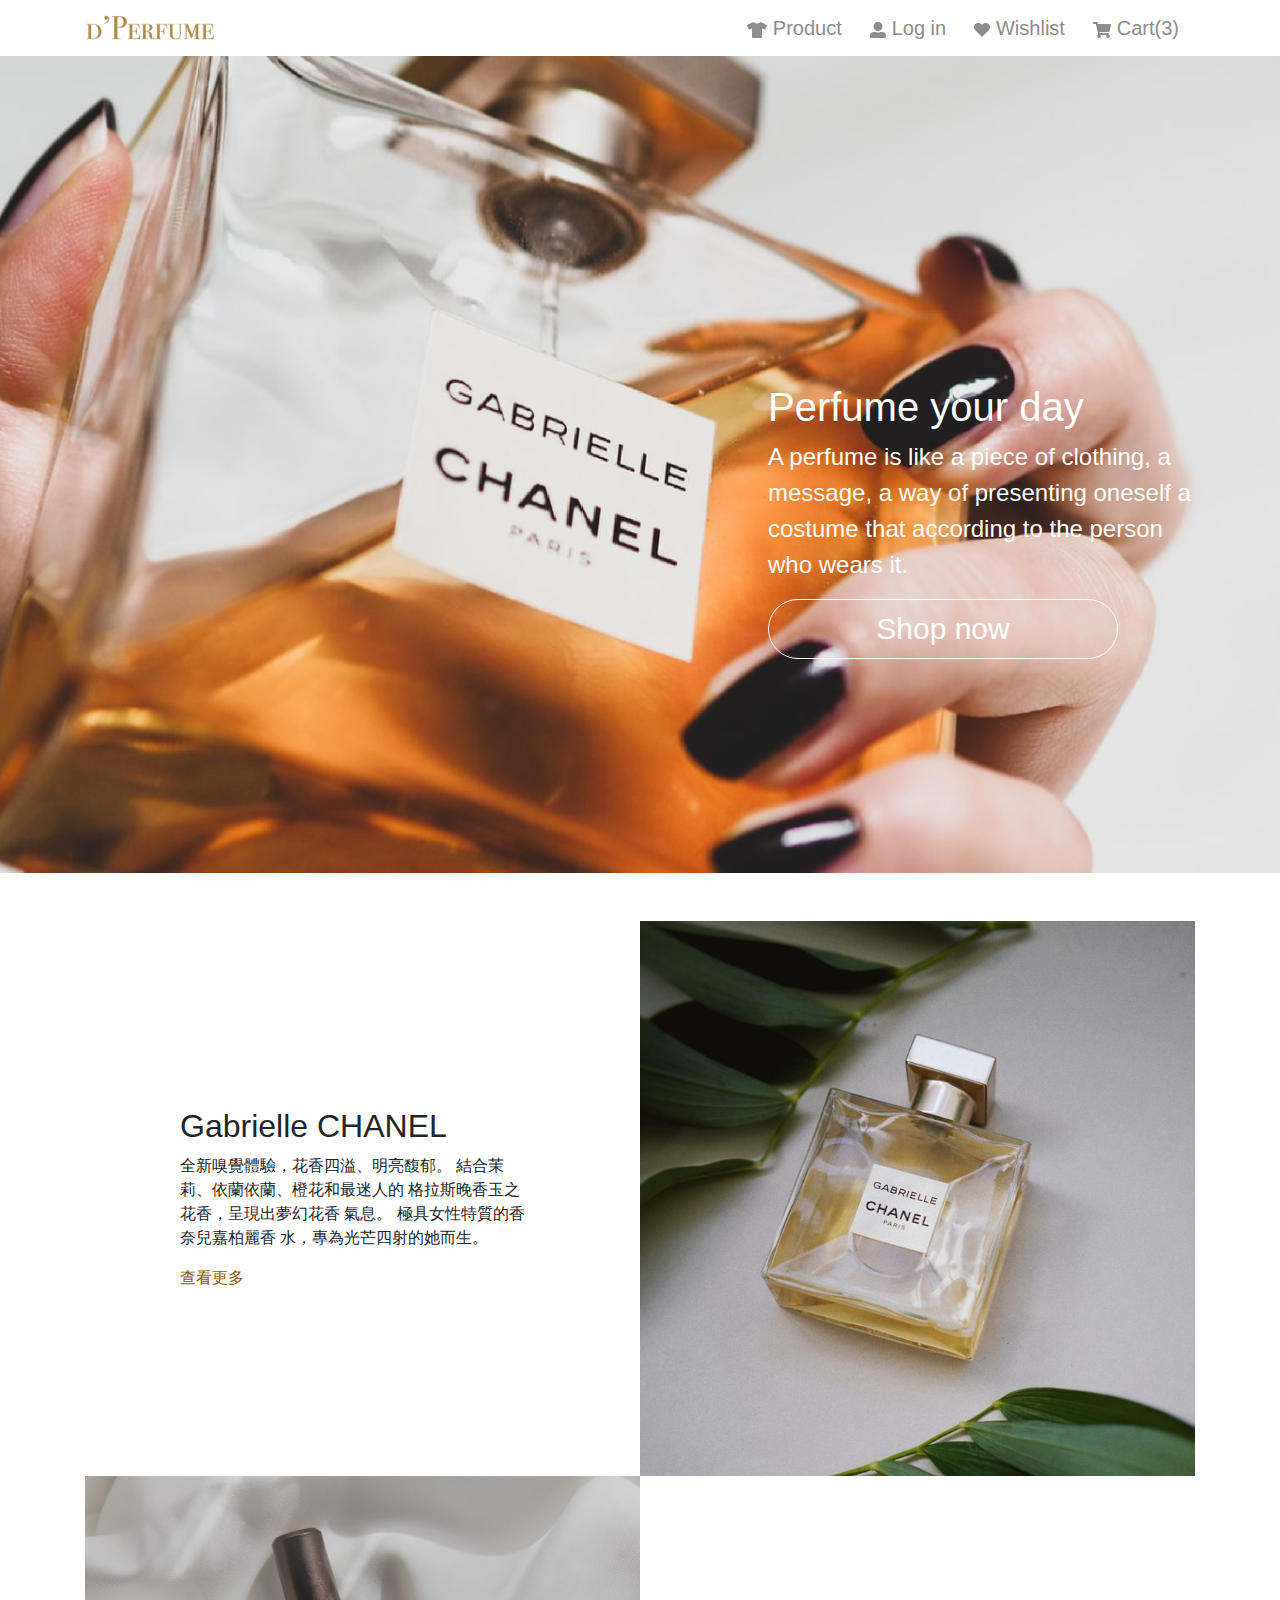
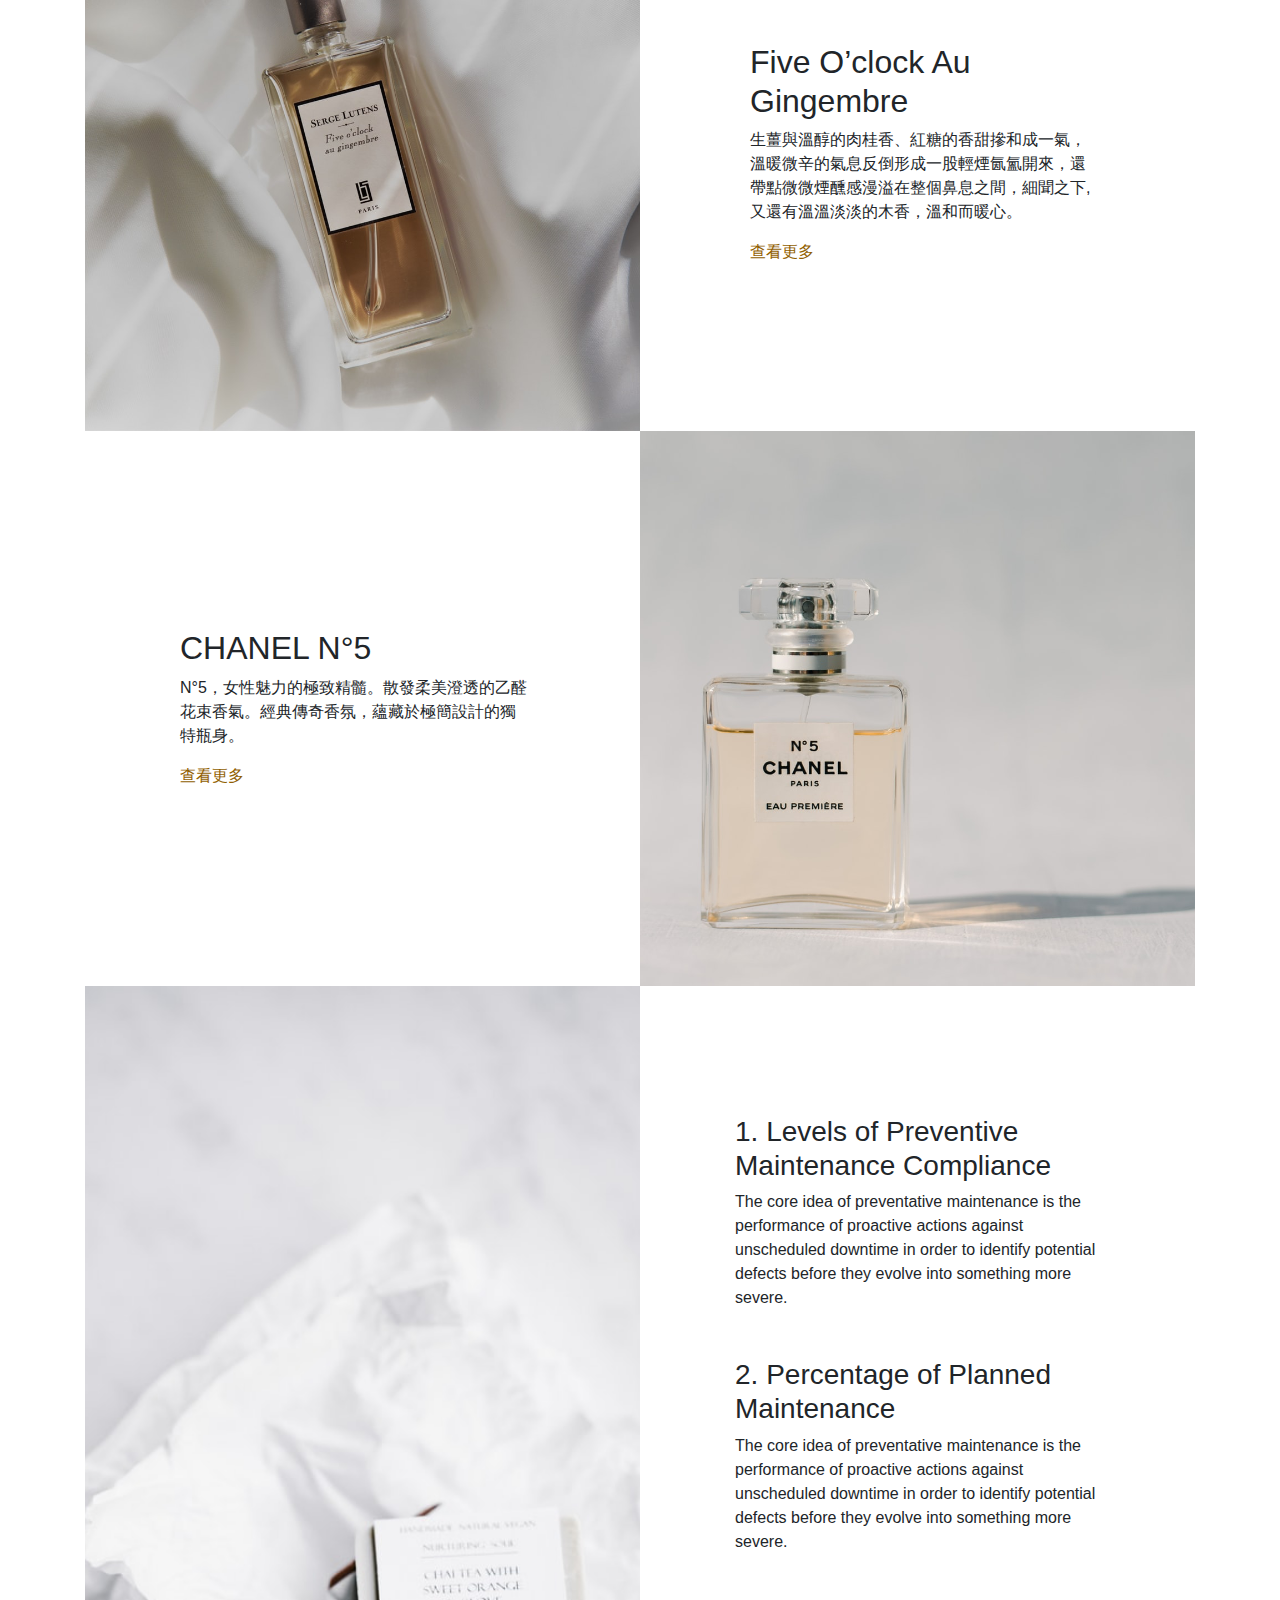
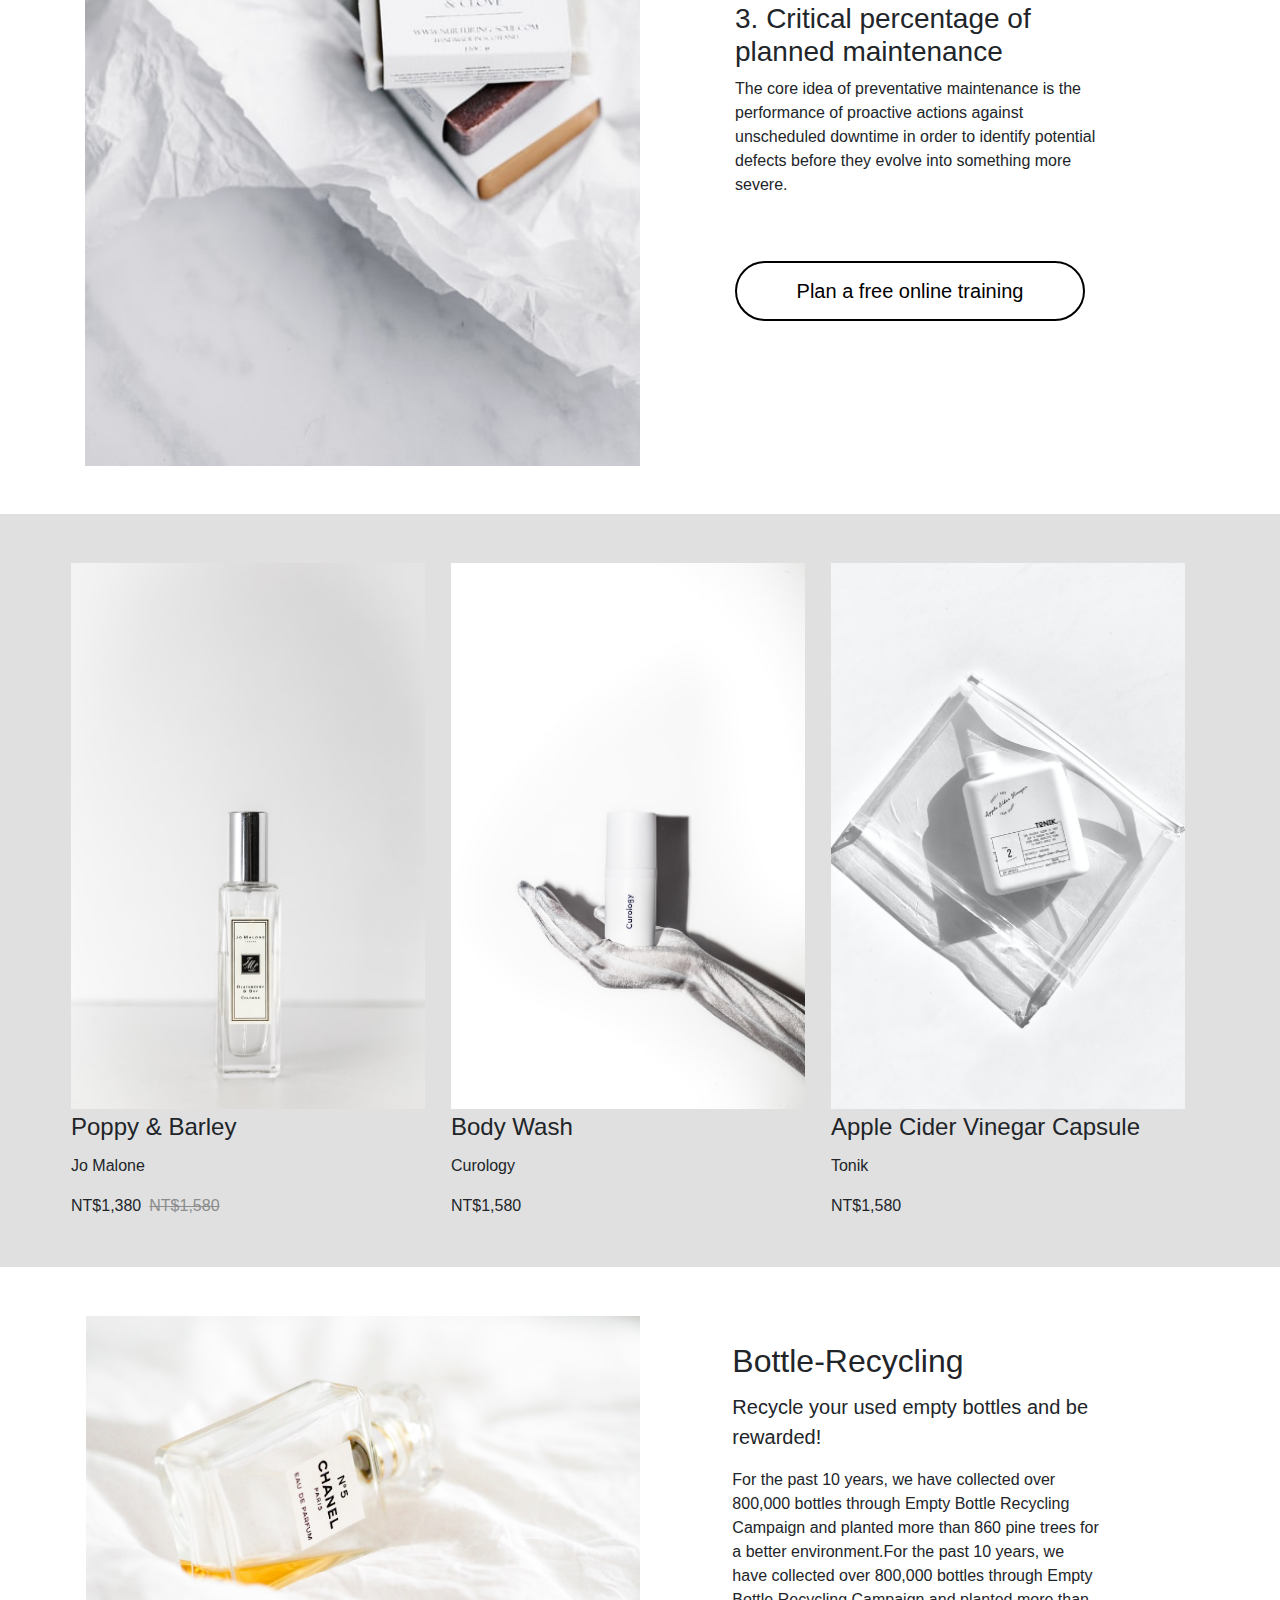
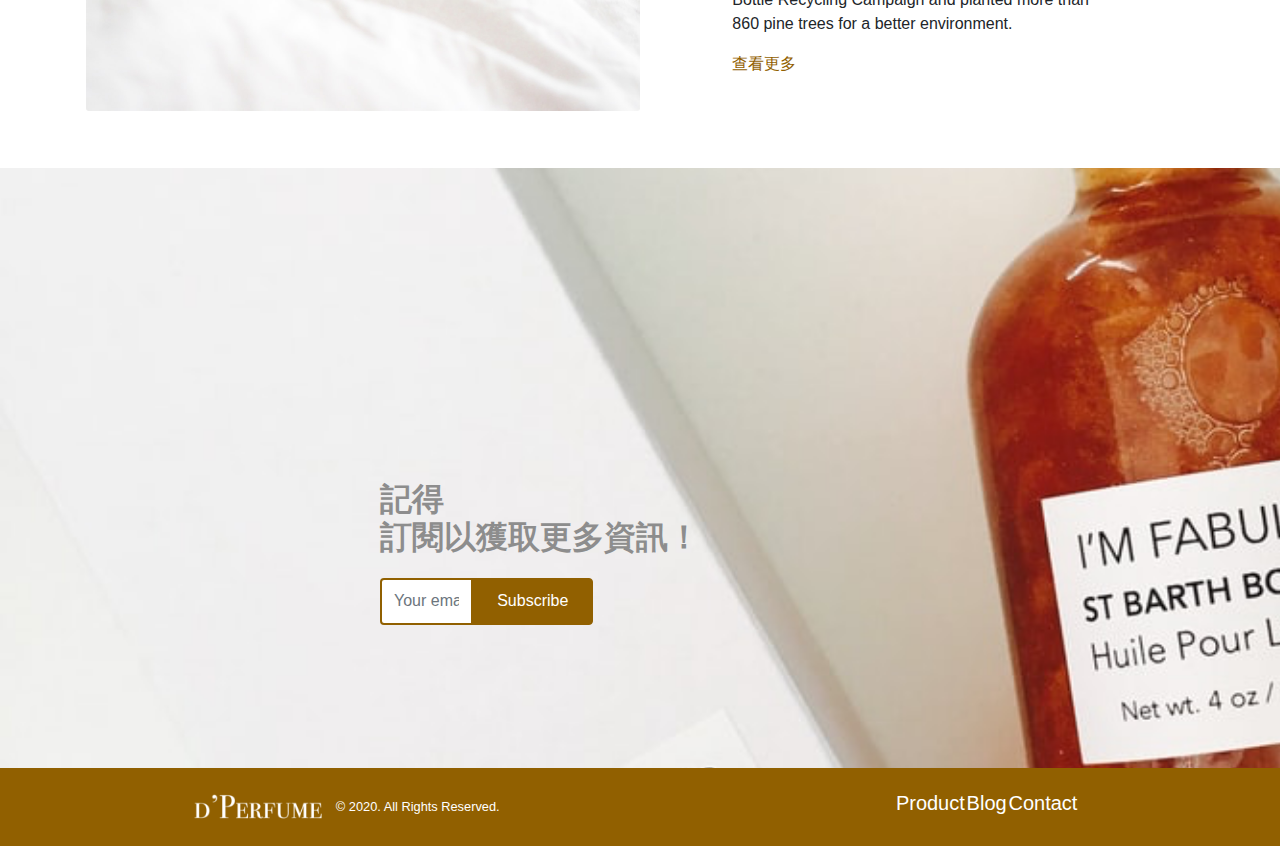
==== index.htm @ cc2df84a "Initial commit" ====
<!DOCTYPE html>
<html lang="en">
<head>
    <meta charset="UTF-8">
    <meta name="viewport" content="width=device-width, initial-scale=1.0">
    <title>D‘PERFUME | Perfume your day</title>
    <link rel="shortcut icon" href="images/favicon.ico">
    <meta name='description' content='Perfume your day'/>
    <link href="images/favicon.ico" rel="apple-touch-icon" />
    <meta http-equiv="X-UA-Compatible" content="IE=Edge" />
    <link rel="stylesheet" href="css/all.min.css">
    <script src="js/jquery-3.5.1.min.js"></script>
</head>
<body>
    <div class="container px-0">
        <div class="header row justify-content-between align-items-center px-3 mx-0">
            <a href="#"><img src="images/d’Perfume.png" alt="Logo"></a>
            <ul class="list-unstyled col-8 col-lg-5 d-none d-sm-flex justify-content-between align-items-center mb-0">
                <li><a href="productList.htm">
                    <img src="images/tshirt.svg" alt="Product">
                    Product
                </a></li>
                <li><a href="logIn.htm">
                    <img src="images/user-alt.svg" alt="Log in">
                    Log in
                </a></li>
                <li><a href="#">
                    <img src="images/Heart.svg" alt="Wishlist">
                    Wishlist
                </a></li>
                <li><a href="#">
                    <img src="images/shopping-cart.svg" alt="Cart(3)">
                    Cart(3)
                </a></li>
            </ul>
            <div class="mob-shoppingCart d-flex d-sm-none justify-content-between align-items-center" >
                <a href="#"><img src="images/shopping-cart.svg" class="img-fluid" alt="購物車"></a>
                <div class="shoppingNum d-flex justify-content-center align-items-center">
                    <p>3</p>
                </div>
                <a data-toggle="collapse" href="#collapseExample" role="button" aria-expanded="false" aria-controls="collapseExample"><img src="images/ham.svg" class="d-block d-sm-none pl-5" alt=""></a>
            </div>
        </div>
    </div>
    <div class="container-fluid d-block d-sm-none p-0">
        <ul class="navbar-nav collapse"  id="collapseExample">
            <li class="nav-item text-center border-bottom border-white bg-ham"><a href="productList.htm" class="nav-link text-white py-3">Product</a></li>
            <li class="nav-item text-center border-bottom border-white bg-ham"><a href="#" class="nav-link text-white py-3">Wishlist</a></li>
            <li class="nav-item text-center border-bottom border-white bg-ham"><a href="#" class="nav-link text-white py-3">Blog</a></li>
            <li class="nav-item text-center border-bottom border-white bg-ham"><a href="#" class="nav-link text-white py-3">Contact</a></li>
            <li class="nav-item text-center border-bottom border-white bg-ham"><a href="logIn.htm" class="nav-link text-white py-3">log in</a></li>
        </ul>
    </div>
    <div class="content">
        <div class="banner">
            <div class="banner-text px-1 px-sm-0">
                <h1>Perfume your day</h1> 
                <p>A perfume is like a piece of clothing, a message, a way of presenting oneself a costume that according to the person who wears it.</p>
                <button class="banner-btn">Shop now</button>
            </div> 
        </div>
        <div class="container mt-5">
            <div class="row flex-sm-row-reverse justify-content-center align-items-center">
                <div class="col-12 col-sm-6 p-3 p-sm-0">
                    <img src="images/Gabrielle CHANEL.png" class="img-fluid" alt="Gabrielle CHANEL">
                </div>
                <div class="col-12 col-sm-6 d-flex justify-content-center align-items-center p-3 p-sm-0 ">
                    <div class="product-text col-12 col-sm-8">
                        <h2>Gabrielle CHANEL</h2>
                        <p>全新嗅覺體驗，花香四溢、明亮馥郁。 結合茉莉、依蘭依蘭、橙花和最迷人的 格拉斯晚香玉之花香，呈現出夢幻花香 氣息。 極具女性特質的香奈兒嘉柏麗香 水，專為光芒四射的她而生。</p>
                        <a href="#">查看更多</a>
                    </div>
                </div>      
            </div>
            <div class="row justify-content-center align-items-center">
                <div class="col-12 col-sm-6 text-align pr-3 pr-sm-0">
                    <img src="images/Five O’clock Au Gingembre.png" class="img-fluid" alt="Five O’clock Au Gingembre">
                </div>
                <div class="col-12 col-sm-6 d-flex justify-content-center align-items-center p-3 p-sm-0">
                    <div class="product-text col-12 col-sm-8">
                        <h2>Five O’clock Au Gingembre</h2>
                        <p>生薑與溫醇的肉桂香、紅糖的香甜摻和成一氣，溫暖微辛的氣息反倒形成一股輕煙氤氳開來，還帶點微微煙醺感漫溢在整個鼻息之間，細聞之下,又還有溫溫淡淡的木香，溫和而暖心。</p>
                        <a href="#">查看更多</a>
                    </div>
                </div> 
            </div>
            <div class="row flex-sm-row-reverse">
                <div class="col-12 col-sm-6 pl-3 pl-sm-0">
                    <img src="images/CHANEL N°5.png" class="img-fluid" alt="CHANEL N°5">
                </div>
                <div class="col-12 col-sm-6 d-flex justify-content-center align-items-center p-3 p-sm-0">
                    <div class="product-text col-12 col-sm-8">
                        <h2>CHANEL N°5</h2>
                        <p>N°5，女性魅力的極致精髓。散發柔美澄透的乙醛花束香氣。經典傳奇香氛，蘊藏於極簡設計的獨特瓶身。</p>
                        <a href="#">查看更多</a>
                    </div>
                </div>      
            </div>   
            <div class="row">
                <div class="col-12 col-sm-6 pr-3 pr-sm-0">
                    <img src="images/Plan a free online training.png" class="img-fluid" alt="Plan a free online training">
                </div>
                <div class="col-12 col-sm-6 d-flex flex-column justify-content-center align-items-center p-3 p-lg-0 ">
                    <ul class="list-unstyled col-12 col-sm-8 px-0">
                        <li class="product-text mb-5">
                            <h3>1. Levels of Preventive Maintenance Compliance</h3>
                            <p>The core idea of preventative maintenance is the performance of proactive actions against unscheduled downtime in order to identify potential defects before they evolve into something more severe.</p>
                        </li>
                        <li class="product-text mb-5">
                            <h3>2. Percentage of Planned Maintenance</h3>
                            <p>The core idea of preventative maintenance is the performance of proactive actions against unscheduled downtime in order to identify potential defects before they evolve into something more severe.</p>
                        </li>
                        <li class="product-text mt-5">
                            <h3>3. Critical percentage of planned maintenance</h3>
                            <p>The core idea of preventative maintenance is the performance of proactive actions against unscheduled downtime in order to identify potential defects before they evolve into something more severe.</p>
                        </li>
                        <button class="plan mt-5">Plan a free online training</button>
                    </ul>
                </div>
            </div>            
        </div>
        <div class="peddle bg-light px-0 mt-5">
            <div class="container">
                <div class="row py-5">
                    <div class="card col-12 col-sm-4 pr-sm-4 px-4 px-sm-0 mb-3 mb-lg-0">
                        <div class="soldOut-bg mb-1">
                            <img src="images/Poppy _ Barley.png" class="img-fluid w-100" alt="Poppy _ Barley">
                            <a href="#"><h4 class="soldOut-text text-center">Sold out</h4></a>
                        </div>
                        <div class="card-body p-0">
                            <h4 class="card-title">Poppy & Barley</h4>
                            <p class="card-text">Jo Malone</p>
                            <p class="card-text">NT$1,380<span>NT$1,580</span></p>
                        </div>
                    </div>
                    <div class="card col-12 col-sm-4 pr-sm-4 px-4 px-sm-0 mb-3 mb-lg-0">
                        <div class="soldOut-bg mb-1">
                            <img src="images/Body Wash.png" class="img-fluid w-100" alt="Body Wash">
                            <a href="#"><h4 class="soldOut-text text-center">Sold out</h4></a>
                        </div>
                        <div class="card-body p-0">
                            <h4 class="card-title">Body Wash</h4>
                            <p class="card-text">Curology</p>
                            <p class="card-text">NT$1,580</p>
                        </div>
                    </div>
                    <div class="card col-12 col-sm-4 pl-4 pr-4 pr-sm-4 pl-sm-0 mb-3 mb-lg-0">
                        <div class="soldOut-bg mb-1">
                            <img src="images/Apple Cider Vinegar Capsule.png" class="img-fluid w-100" alt="Body Wash">
                            <a href=""><h4 class="soldOut-text text-center">Sold out</h4></a>
                        </div>
                        <div class="card-body p-0">
                            <h4 class="card-title">Apple Cider Vinegar Capsule</h4>
                            <p class="card-text">Tonik</p>
                            <p class="card-text">NT$1,580</p>
                        </div>
                    </div>
                </div>
            </div>
            
        </div>
        <div class="container mt-5">
            <div class="card flex-column flex-lg-row">
                <img src="images/Bottle-Recycling.png" class="card-img-bottom img-fluid col-12 col-lg-6 px-0 mb-2" alt="">
                <ul class="list-unstyled col-12 col-lg-6 px-0 d-flex justify-content-center align-items-center">
                    <li class="product-text card-body col-12 col-sm-8 px-0 m-0">
                        <h2 class="card-title">Bottle-Recycling</h2>
                        <p class="lead card-text">Recycle your used empty bottles and be rewarded!</p>
                        <p class="card-text">For the past 10 years, we have collected over 800,000 bottles through Empty Bottle Recycling Campaign and planted more than 860 pine trees for a better environment.For the past 10 years, we have collected over 800,000 bottles through Empty Bottle Recycling Campaign and planted more than 860 pine trees for a better environment.</p>
                        <a href="#" class="card-link">查看更多</a>
                    </li>
                </ul>
            </div>
        </div>
    </div>
    <div class="footer container-fluid px-0 mt-5">
        <div class="footerBanner col-12">
            <h2>記得</br>訂閱以獲取更多資訊！</h2>
            <div class="footer-form input-group col-12 col-sm-6 col-lg-2 px-3 px-sm-0 mb-3 ">
                <input type="text" class="form-control" placeholder="Your email address" aria-label="Your email addresse" aria-describedby="footer-btn">
                <div class="input-group-append">
                    <button class="btn btn-primaryDark px-4" type="button" id="footer-input">Subscribe</button>
                </div>
            </div>
        </div>
        <div class="footer-contact">
            <ul class="list-unstyled col-12 d-flex justify-content-around mb-0">
                <li class="col-11 col-sm-5 col-lg-3 d-flex justify-content-around align-items-center px-0">
                    <a href="#"><img src="images/d’Perfumew.png" alt="d’Perfumew"></a>
                    <small class="mb-0">© 2020. All Rights Reserved.</small>
                </li>
                <li class="col-5 col-lg-2 d-none d-sm-flex justify-content-around">
                    <a href="#">Product</a>
                    <a href="#">Blog</a>
                    <a href="#">Contact</a>
                </li>
            </ul>
        </div>
    </div>




    <script src="https://code.jquery.com/jquery-3.5.1.slim.min.js" integrity="sha384-DfXdz2htPH0lsSSs5nCTpuj/zy4C+OGpamoFVy38MVBnE+IbbVYUew+OrCXaRkfj" crossorigin="anonymous"></script>
    <script src="https://cdn.jsdelivr.net/npm/popper.js@1.16.1/dist/umd/popper.min.js" integrity="sha384-9/reFTGAW83EW2RDu2S0VKaIzap3H66lZH81PoYlFhbGU+6BZp6G7niu735Sk7lN" crossorigin="anonymous"></script>
    <script src="https://stackpath.bootstrapcdn.com/bootstrap/4.5.2/js/bootstrap.min.js" integrity="sha384-B4gt1jrGC7Jh4AgTPSdUtOBvfO8shuf57BaghqFfPlYxofvL8/KUEfYiJOMMV+rV" crossorigin="anonymous"></script>
</body>
</html>
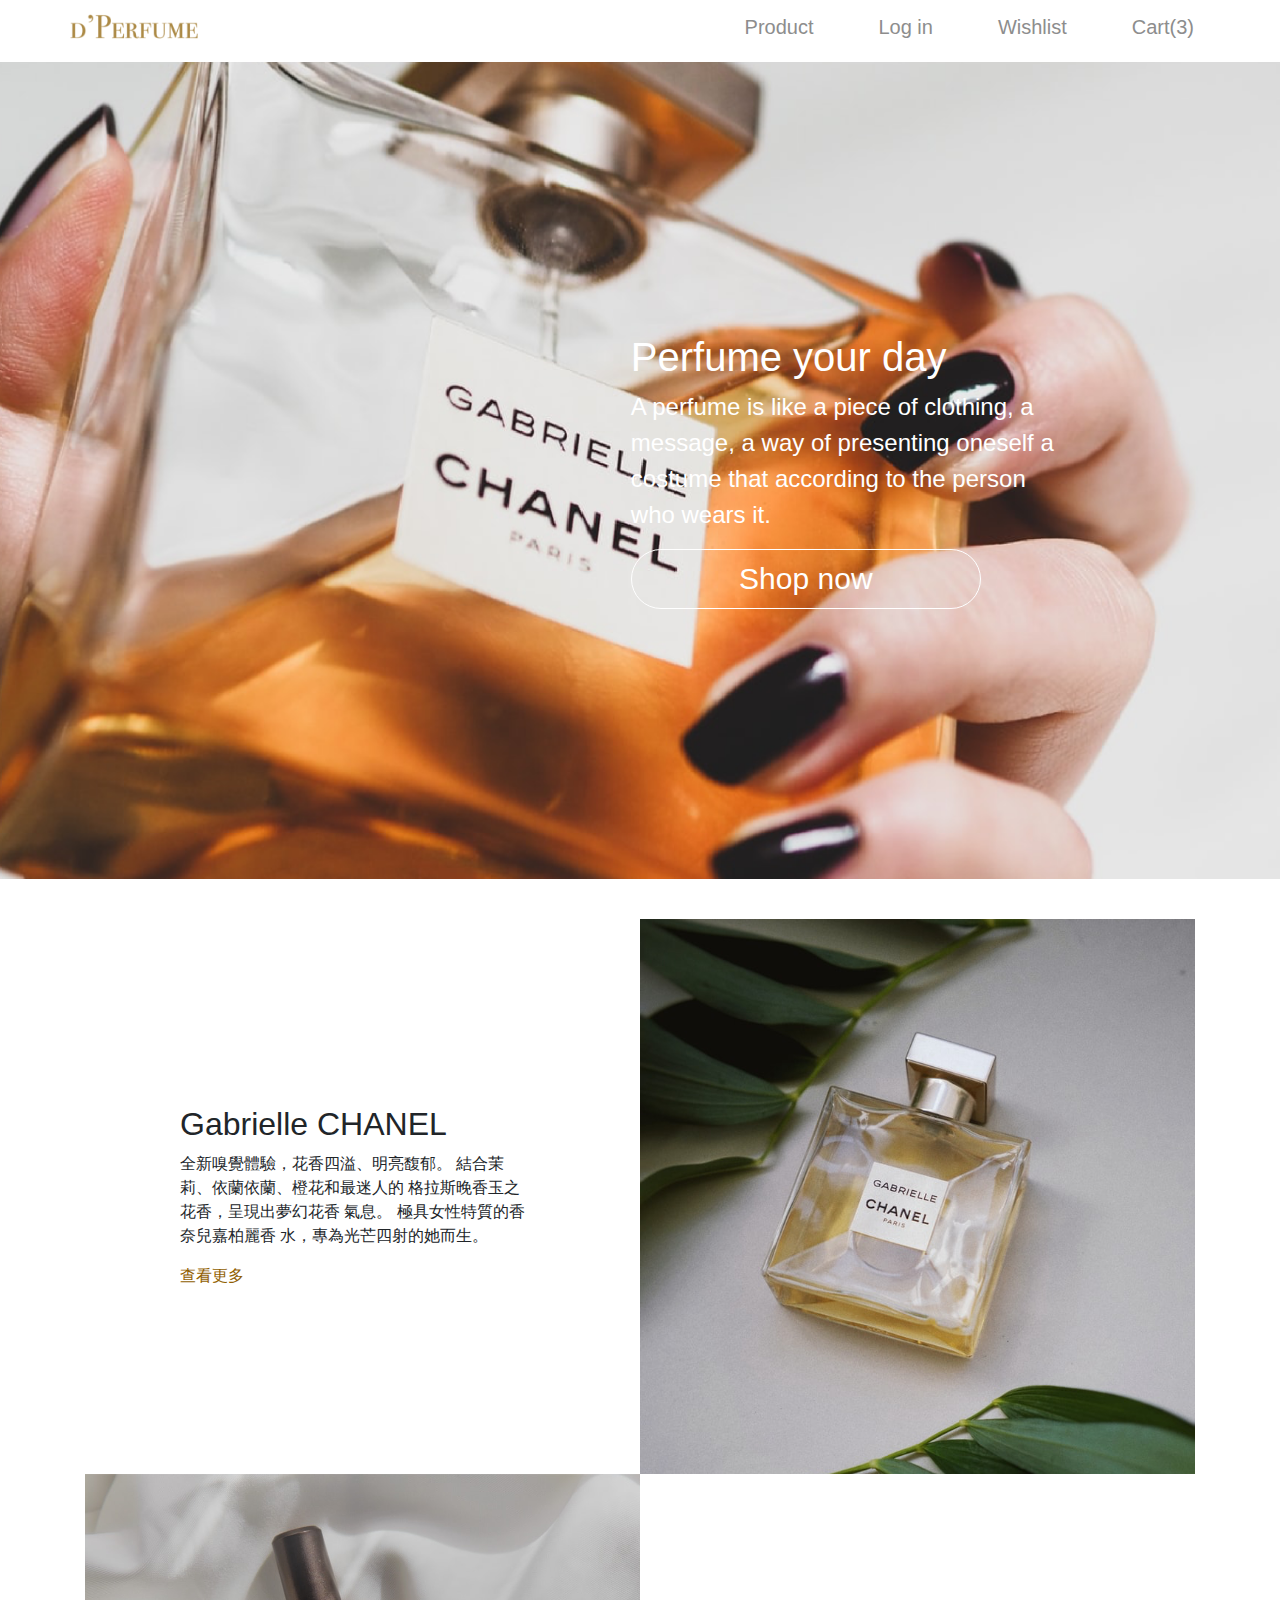
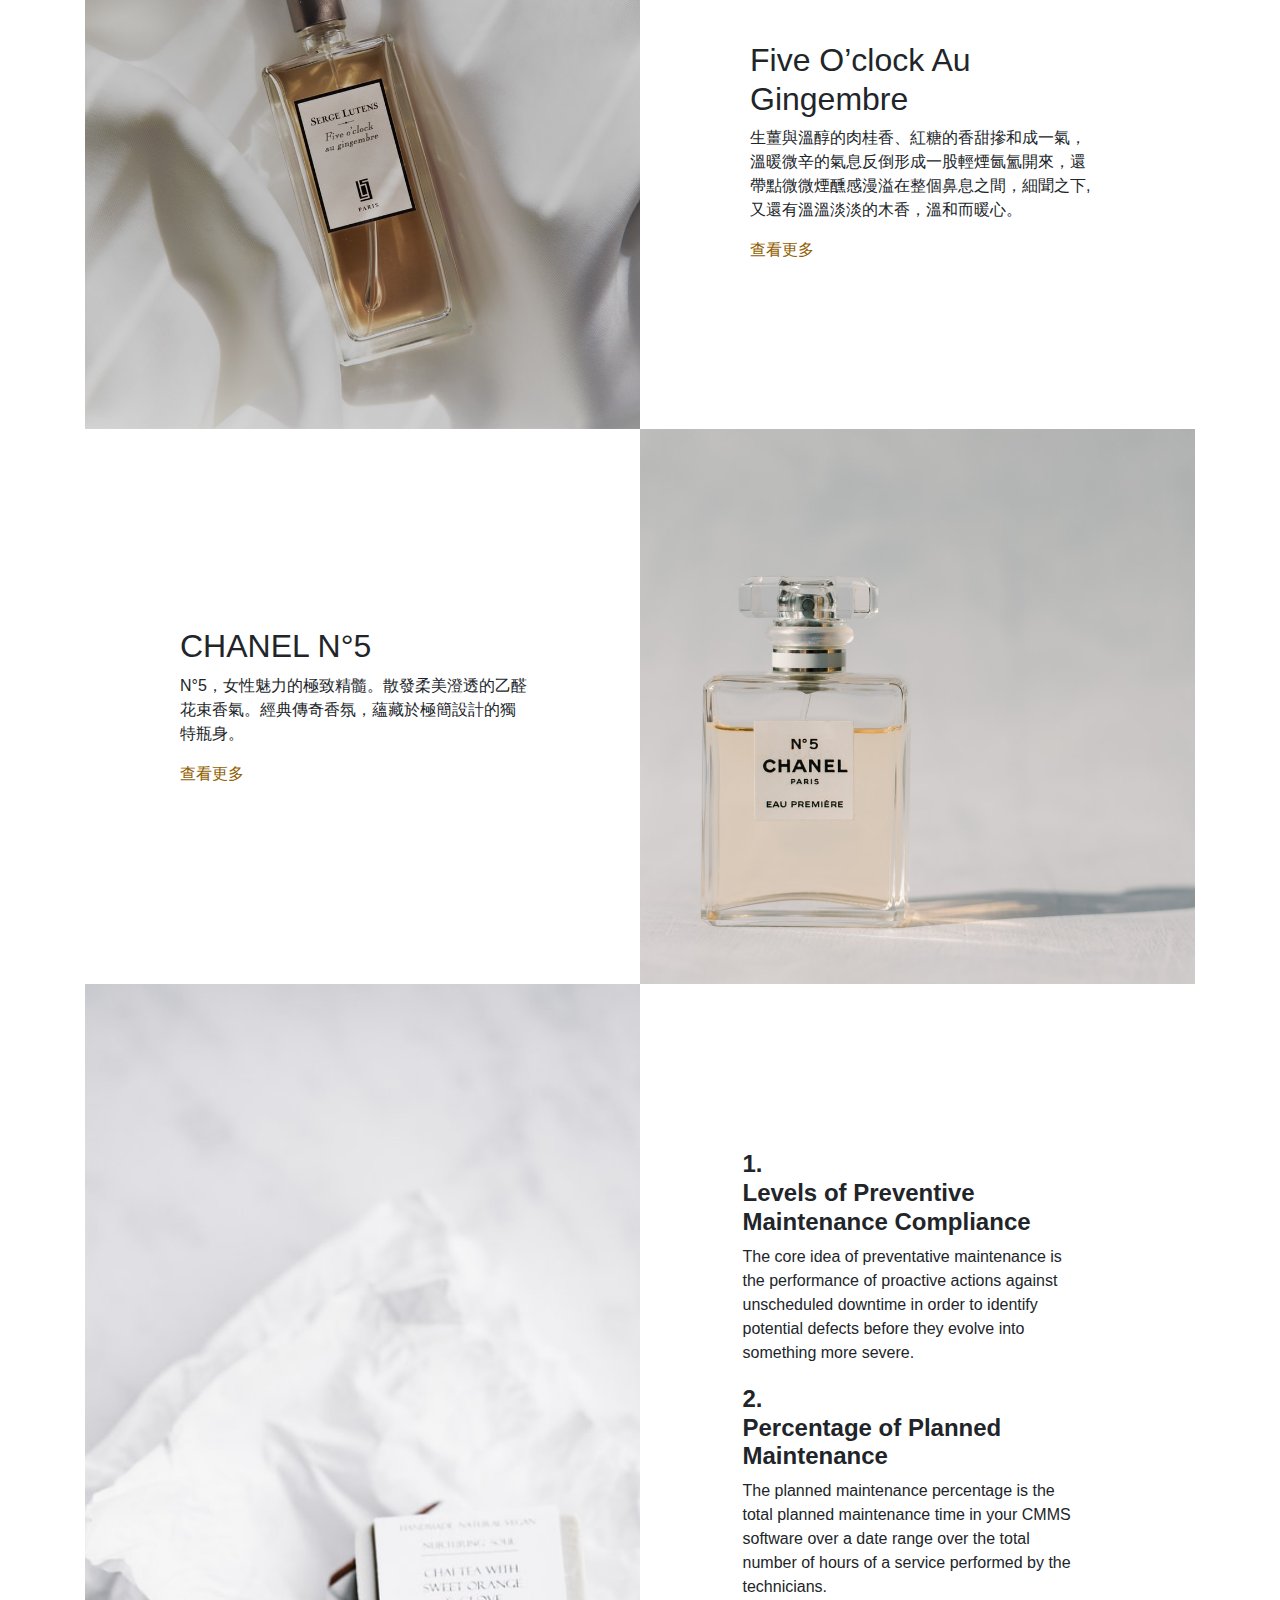
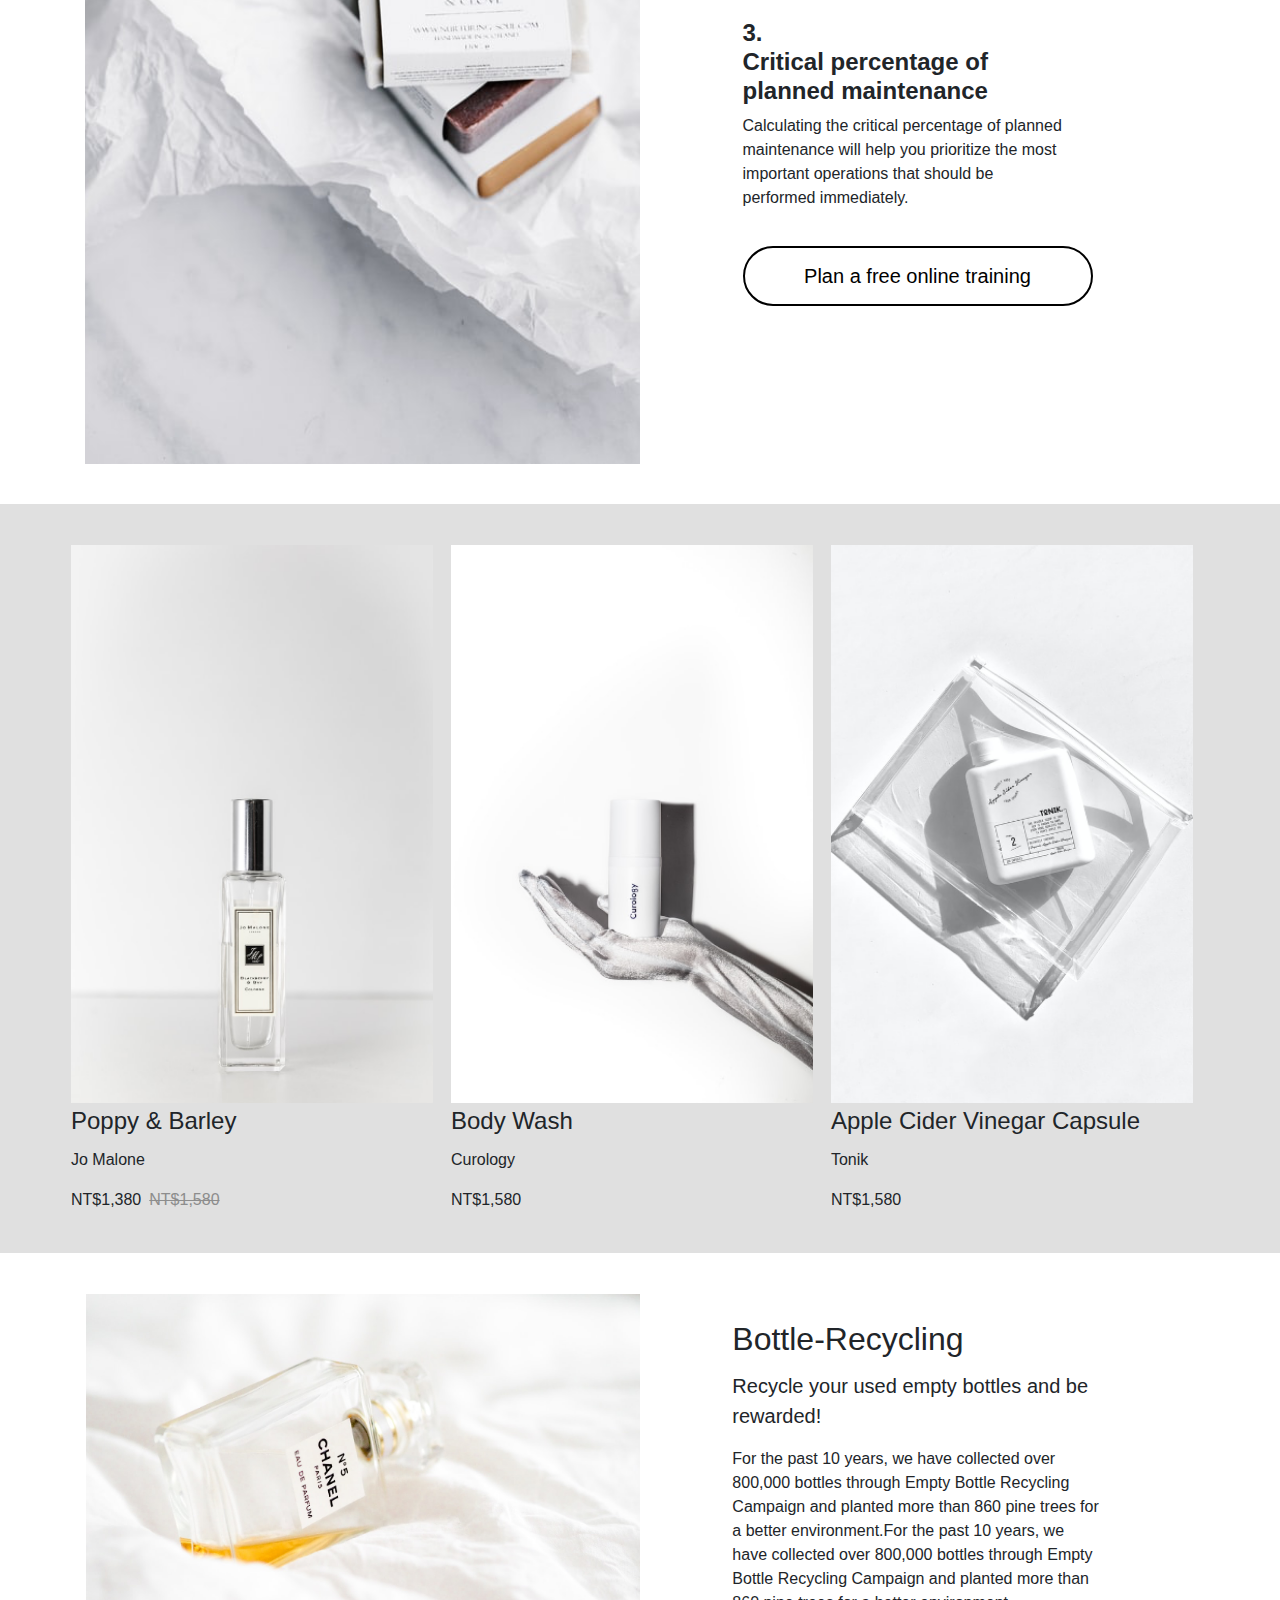
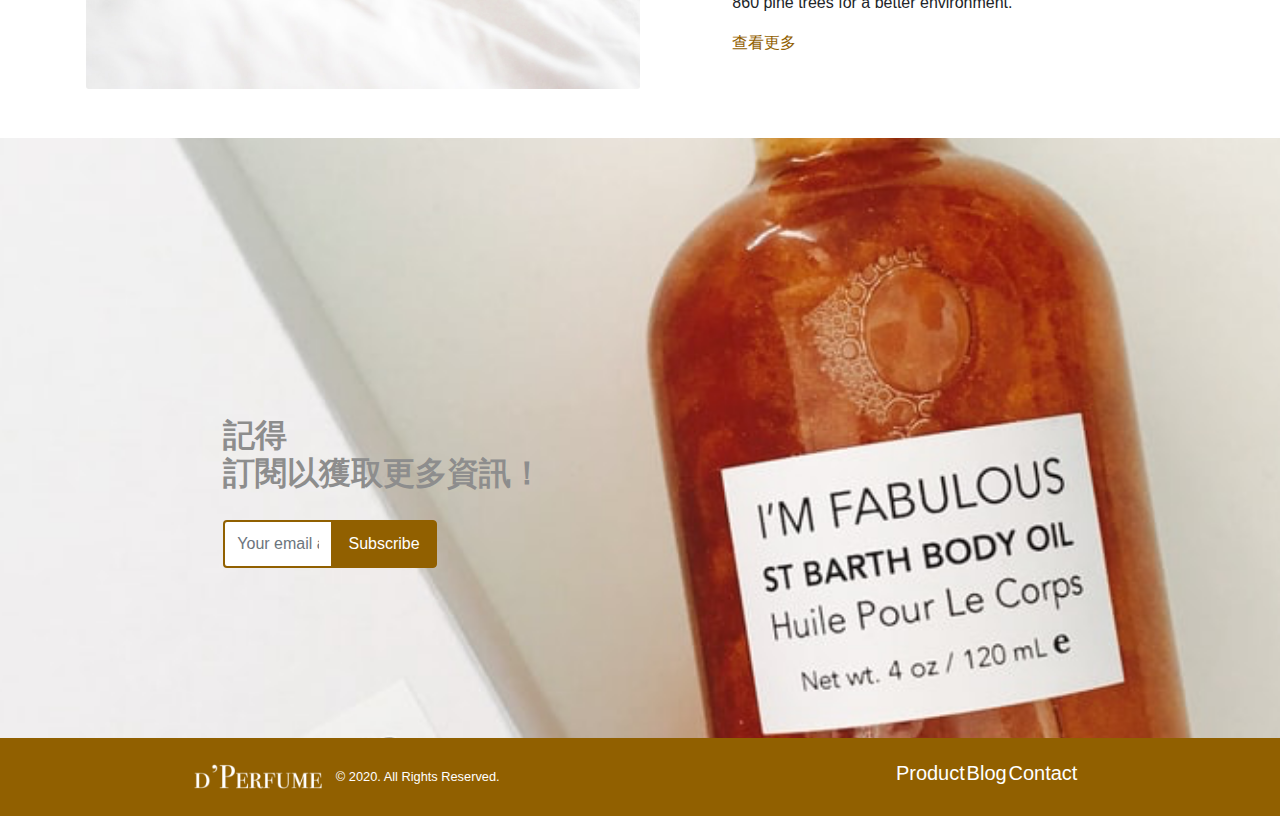
==== commit 41bf365e: "Update index.htm" ====
--- a/index.htm
+++ b/index.htm
@@ -9,57 +9,68 @@
     <link href="images/favicon.ico" rel="apple-touch-icon" />
     <meta http-equiv="X-UA-Compatible" content="IE=Edge" />
     <link rel="stylesheet" href="css/all.min.css">
+    <link rel="stylesheet" href="https://cdnjs.cloudflare.com/ajax/libs/font-awesome/5.14.0/css/all.min.css" integrity="sha512-1PKOgIY59xJ8Co8+NE6FZ+LOAZKjy+KY8iq0G4B3CyeY6wYHN3yt9PW0XpSriVlkMXe40PTKnXrLnZ9+fkDaog==" crossorigin="anonymous" />
     <script src="js/jquery-3.5.1.min.js"></script>
 </head>
 <body>
-    <div class="container px-0">
-        <div class="header row justify-content-between align-items-center px-3 mx-0">
-            <a href="#"><img src="images/d’Perfume.png" alt="Logo"></a>
-            <ul class="list-unstyled col-8 col-lg-5 d-none d-sm-flex justify-content-between align-items-center mb-0">
-                <li><a href="productList.htm">
-                    <img src="images/tshirt.svg" alt="Product">
-                    Product
-                </a></li>
-                <li><a href="logIn.htm">
-                    <img src="images/user-alt.svg" alt="Log in">
-                    Log in
-                </a></li>
-                <li><a href="#">
-                    <img src="images/Heart.svg" alt="Wishlist">
-                    Wishlist
-                </a></li>
-                <li><a href="#">
-                    <img src="images/shopping-cart.svg" alt="Cart(3)">
-                    Cart(3)
-                </a></li>
-            </ul>
-            <div class="mob-shoppingCart d-flex d-sm-none justify-content-between align-items-center" >
+    <div class="container m-0 m-sm-auto p-0">
+        <div class="header row justify-content-between px-0 mx-0">
+            <a href="#"  class="ml-3 ml-sm-0 py-2"><img src="images/d’Perfume.png" alt="Logo"></a>
+            <div class="mob-shoppingCart d-flex d-sm-none justify-content-between py-3 mr-3 mr-sm-0" >
                 <a href="#"><img src="images/shopping-cart.svg" class="img-fluid" alt="購物車"></a>
                 <div class="shoppingNum d-flex justify-content-center align-items-center">
                     <p>3</p>
                 </div>
                 <a data-toggle="collapse" href="#collapseExample" role="button" aria-expanded="false" aria-controls="collapseExample"><img src="images/ham.svg" class="d-block d-sm-none pl-5" alt=""></a>
             </div>
-        </div>
-    </div>
-    <div class="container-fluid d-block d-sm-none p-0">
-        <ul class="navbar-nav collapse"  id="collapseExample">
-            <li class="nav-item text-center border-bottom border-white bg-ham"><a href="productList.htm" class="nav-link text-white py-3">Product</a></li>
-            <li class="nav-item text-center border-bottom border-white bg-ham"><a href="#" class="nav-link text-white py-3">Wishlist</a></li>
-            <li class="nav-item text-center border-bottom border-white bg-ham"><a href="#" class="nav-link text-white py-3">Blog</a></li>
-            <li class="nav-item text-center border-bottom border-white bg-ham"><a href="#" class="nav-link text-white py-3">Contact</a></li>
-            <li class="nav-item text-center border-bottom border-white bg-ham"><a href="logIn.htm" class="nav-link text-white py-3">log in</a></li>
-        </ul>
+            <ul class="navbar-nav collapse col-12 col-sm-8 col-lg-5 d-sm-flex flex-sm-row justify-content-between p-0"  id="collapseExample">
+                <li class="nav-item order-first order-sm-1 text-center">
+                    <a href="productList.htm" class="navbar-brand h6 d-block py-3">
+                        <i class="pr-1 fas fa-tshirt d-none d-sm-inline-block"></i>
+                        Product
+                    </a>
+                </li>
+                <li class="nav-item text-center order-last order-sm-2">
+                    <a href="logIn.htm" class="navbar-brand h6 d-block py-3">
+                        <i class="pr-1 fas fa-user-alt d-none d-sm-inline-block"></i>
+                        Log in
+                    </a>
+                </li>
+                <li class="nav-item text-center d-block d-sm-none d-sm-none order-3">
+                    <a href="logIn.htm" class="navbar-brand d-block h6 d-block py-3">
+                        Blog
+                    </a>
+                </li>
+                <li class="nav-item text-center order-2 order-sm-3">
+                    <a href="#" class="navbar-brand h6 d-block py-3">
+                        <i class="fas fa-heart d-none d-sm-inline-block pr-1"></i>
+                        Wishlist
+                    </a>
+                </li>
+                <li class="nav-item text-center d-block d-sm-none order-4">
+                    <a href="#" class="navbar-brand h6 d-block py-3">
+                        <i class="fas fa-heart d-none d-sm-inline-block pr-1"></i>
+                        Contact
+                    </a>
+                </li>
+                <li class="nav-item text-center d-none d-sm-block order-sm-4">
+                    <a href="#" class="navbar-brand h6 d-block py-3">
+                        <i class="fas fa-shopping-cart d-none d-sm-inline-block pr-1"></i>
+                        Cart(3)
+                    </a>
+                </li>
+            </ul>
+        </div>
     </div>
     <div class="content">
-        <div class="banner">
-            <div class="banner-text px-1 px-sm-0">
+        <div class="banner d-flex justify-content-center align-items-center">
+            <div class="banner-text px-3 px-sm-0 offset-0 offset-sm-4 text-white">
                 <h1>Perfume your day</h1> 
                 <p>A perfume is like a piece of clothing, a message, a way of presenting oneself a costume that according to the person who wears it.</p>
                 <button class="banner-btn">Shop now</button>
             </div> 
         </div>
-        <div class="container mt-5">
+        <div class="container mt-10">
             <div class="row flex-sm-row-reverse justify-content-center align-items-center">
                 <div class="col-12 col-sm-6 p-3 p-sm-0">
                     <img src="images/Gabrielle CHANEL.png" class="img-fluid" alt="Gabrielle CHANEL">
@@ -96,33 +107,47 @@
                     </div>
                 </div>      
             </div>   
-            <div class="row">
-                <div class="col-12 col-sm-6 pr-3 pr-sm-0">
+            <div class="row no-gutters">
+                <div class="col-12 col-sm-6 pr-sm-0">
                     <img src="images/Plan a free online training.png" class="img-fluid" alt="Plan a free online training">
                 </div>
-                <div class="col-12 col-sm-6 d-flex flex-column justify-content-center align-items-center p-3 p-lg-0 ">
-                    <ul class="list-unstyled col-12 col-sm-8 px-0">
+                <div class="col-12 col-sm-6 d-flex flex-column pt-2">
+                    <ul class="list-unstyled m-auto px-0">
                         <li class="product-text mb-5">
-                            <h3>1. Levels of Preventive Maintenance Compliance</h3>
-                            <p>The core idea of preventative maintenance is the performance of proactive actions against unscheduled downtime in order to identify potential defects before they evolve into something more severe.</p>
+                            <h3 class="font-weight-bold">1.</br>
+                            Levels of Preventive</br>Maintenance Compliance</h3>
+                            <p>The core idea of preventative maintenance is</br> 
+                            the performance of proactive actions against</br>
+                            unscheduled downtime in order to identify</br>
+                            potential defects before they evolve into</br>
+                            something more severe.</p>
                         </li>
                         <li class="product-text mb-5">
-                            <h3>2. Percentage of Planned Maintenance</h3>
-                            <p>The core idea of preventative maintenance is the performance of proactive actions against unscheduled downtime in order to identify potential defects before they evolve into something more severe.</p>
+                            <h3 class="font-weight-bold">2.</br>
+                            Percentage of Planned</br>Maintenance</h3>
+                            <p>The planned maintenance percentage is the</br> 
+                            total planned maintenance time in your CMMS</br>
+                            software over a date range over the total</br>
+                            number of hours of a service performed by the</br>
+                            technicians.</p>
                         </li>
                         <li class="product-text mt-5">
-                            <h3>3. Critical percentage of planned maintenance</h3>
-                            <p>The core idea of preventative maintenance is the performance of proactive actions against unscheduled downtime in order to identify potential defects before they evolve into something more severe.</p>
+                            <h3 class="font-weight-bold">3.</br>
+                            Critical percentage of</br>planned maintenance</h3>
+                            <p>Calculating the critical percentage of planned</br>
+                            maintenance will help you prioritize the most</br>
+                            important operations that should be</br>
+                            performed immediately.</p>
                         </li>
                         <button class="plan mt-5">Plan a free online training</button>
                     </ul>
                 </div>
             </div>            
         </div>
-        <div class="peddle bg-light px-0 mt-5">
+        <div class="peddle bg-light px-0 mt-10">
             <div class="container">
-                <div class="row py-5">
-                    <div class="card col-12 col-sm-4 pr-sm-4 px-4 px-sm-0 mb-3 mb-lg-0">
+                <ul class="list-unstyled row py-10">
+                    <li class="card col-12 col-sm-4 pr-sm-4 px-4 px-sm-0 mb-3 mb-lg-0">
                         <div class="soldOut-bg mb-1">
                             <img src="images/Poppy _ Barley.png" class="img-fluid w-100" alt="Poppy _ Barley">
                             <a href="#"><h4 class="soldOut-text text-center">Sold out</h4></a>
@@ -132,8 +157,8 @@
                             <p class="card-text">Jo Malone</p>
                             <p class="card-text">NT$1,380<span>NT$1,580</span></p>
                         </div>
-                    </div>
-                    <div class="card col-12 col-sm-4 pr-sm-4 px-4 px-sm-0 mb-3 mb-lg-0">
+                    </li>
+                    <li class="card col-12 col-sm-4 pr-sm-4 px-4 px-sm-0 mb-3 mb-lg-0">
                         <div class="soldOut-bg mb-1">
                             <img src="images/Body Wash.png" class="img-fluid w-100" alt="Body Wash">
                             <a href="#"><h4 class="soldOut-text text-center">Sold out</h4></a>
@@ -143,8 +168,8 @@
                             <p class="card-text">Curology</p>
                             <p class="card-text">NT$1,580</p>
                         </div>
-                    </div>
-                    <div class="card col-12 col-sm-4 pl-4 pr-4 pr-sm-4 pl-sm-0 mb-3 mb-lg-0">
+                    </li>
+                    <li class="card col-12 col-sm-4 pl-4 pr-4 pr-sm-4 pl-sm-0 mb-3 mb-lg-0">
                         <div class="soldOut-bg mb-1">
                             <img src="images/Apple Cider Vinegar Capsule.png" class="img-fluid w-100" alt="Body Wash">
                             <a href=""><h4 class="soldOut-text text-center">Sold out</h4></a>
@@ -154,12 +179,12 @@
                             <p class="card-text">Tonik</p>
                             <p class="card-text">NT$1,580</p>
                         </div>
-                    </div>
-                </div>
+                    </li>
+                </ul>
             </div>
             
         </div>
-        <div class="container mt-5">
+        <div class="container mt-10">
             <div class="card flex-column flex-lg-row">
                 <img src="images/Bottle-Recycling.png" class="card-img-bottom img-fluid col-12 col-lg-6 px-0 mb-2" alt="">
                 <ul class="list-unstyled col-12 col-lg-6 px-0 d-flex justify-content-center align-items-center">
@@ -173,13 +198,15 @@
             </div>
         </div>
     </div>
-    <div class="footer container-fluid px-0 mt-5">
-        <div class="footerBanner col-12">
-            <h2>記得</br>訂閱以獲取更多資訊！</h2>
-            <div class="footer-form input-group col-12 col-sm-6 col-lg-2 px-3 px-sm-0 mb-3 ">
-                <input type="text" class="form-control" placeholder="Your email address" aria-label="Your email addresse" aria-describedby="footer-btn">
-                <div class="input-group-append">
-                    <button class="btn btn-primaryDark px-4" type="button" id="footer-input">Subscribe</button>
+    <div class="footer container-fluid px-0 mt-10">
+        <div class="footerBanner col-12 d-flex justify-content-start align-items-center">
+            <div class="footerBanner-text offset-0 offset-sm-2 mt-10">
+                <h2 class=" text-dark font-weight-bold ">記得</br>訂閱以獲取更多資訊！</h2>
+                <div class="footer-form input-group col-11 col-sm-6 col-lg-2 px-0 mb-3 mt-5">
+                    <input type="text" class="form-control" placeholder="Your email address" aria-label="Your email addresse" aria-describedby="footer-btn">
+                    <div class="input-group-append">
+                        <button class="btn btn-primaryDark px-4" type="button" id="footer-input">Subscribe</button>
+                    </div>
                 </div>
             </div>
         </div>
